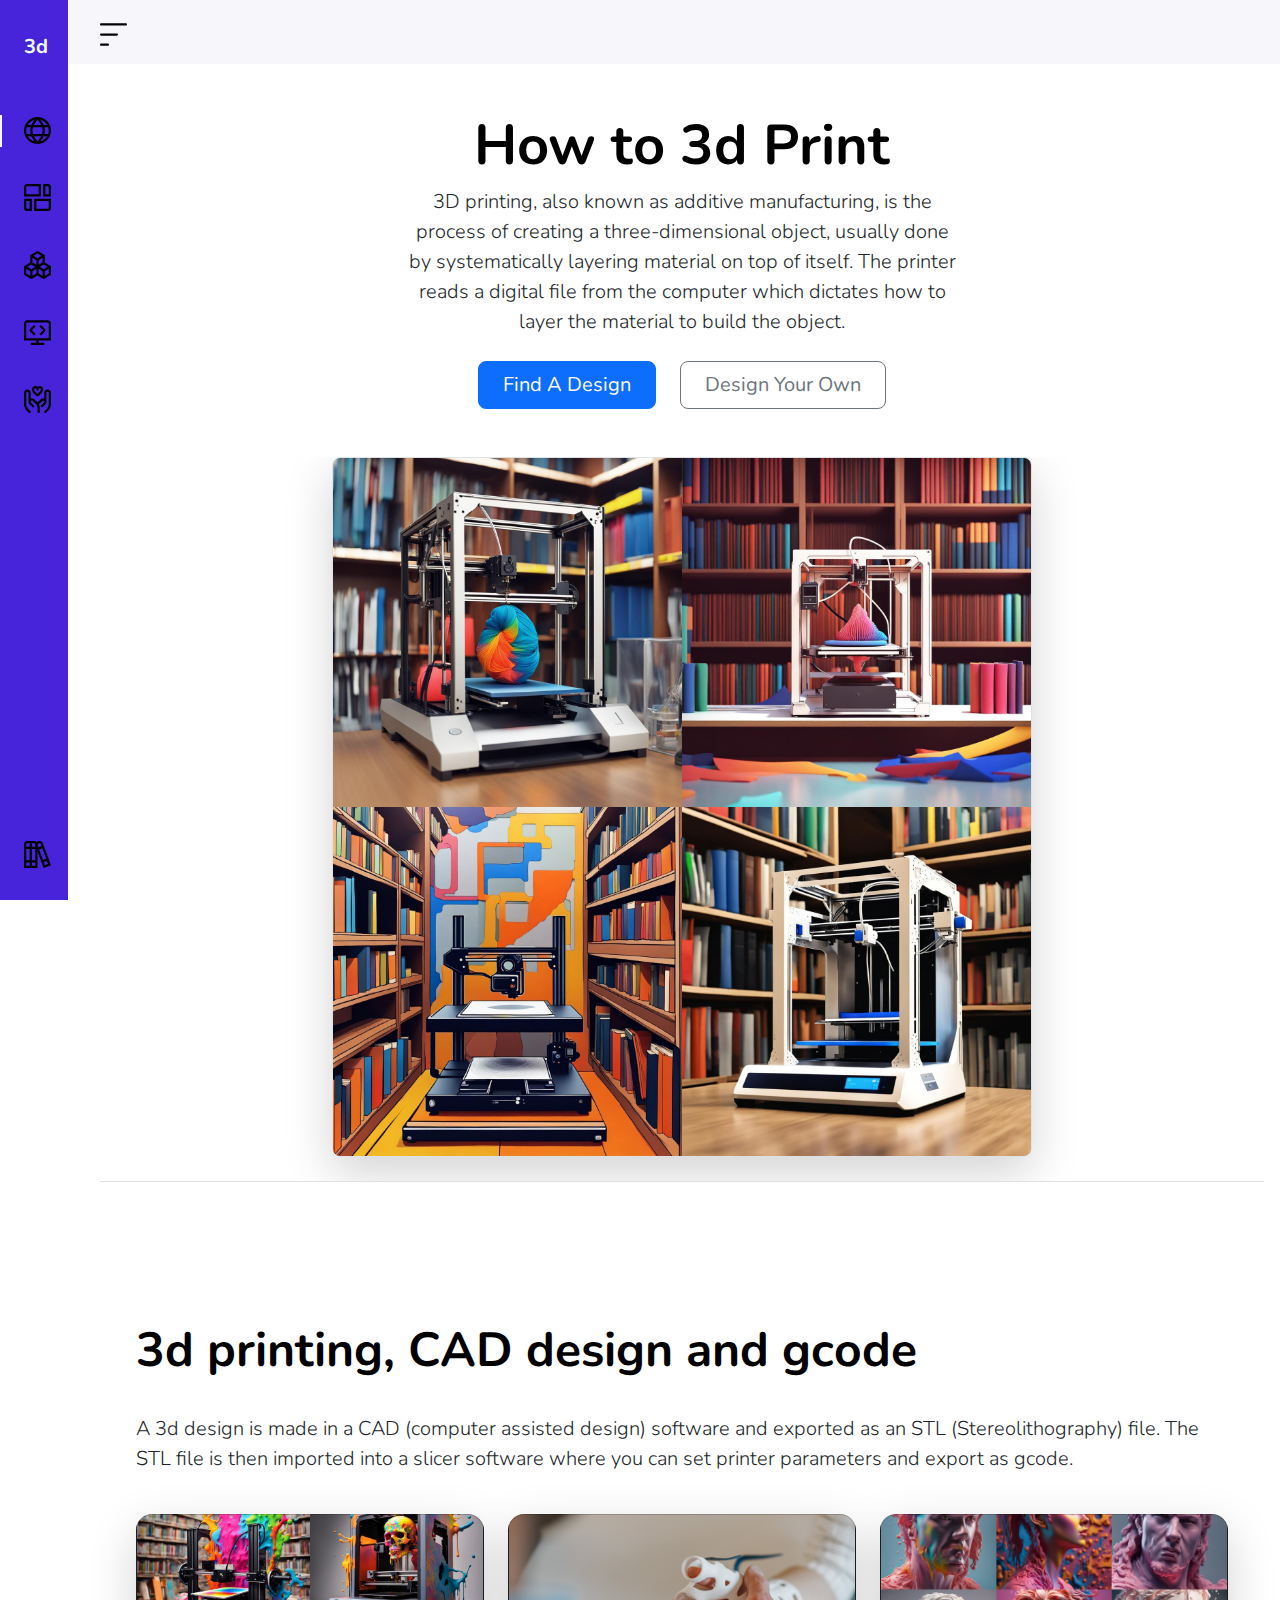
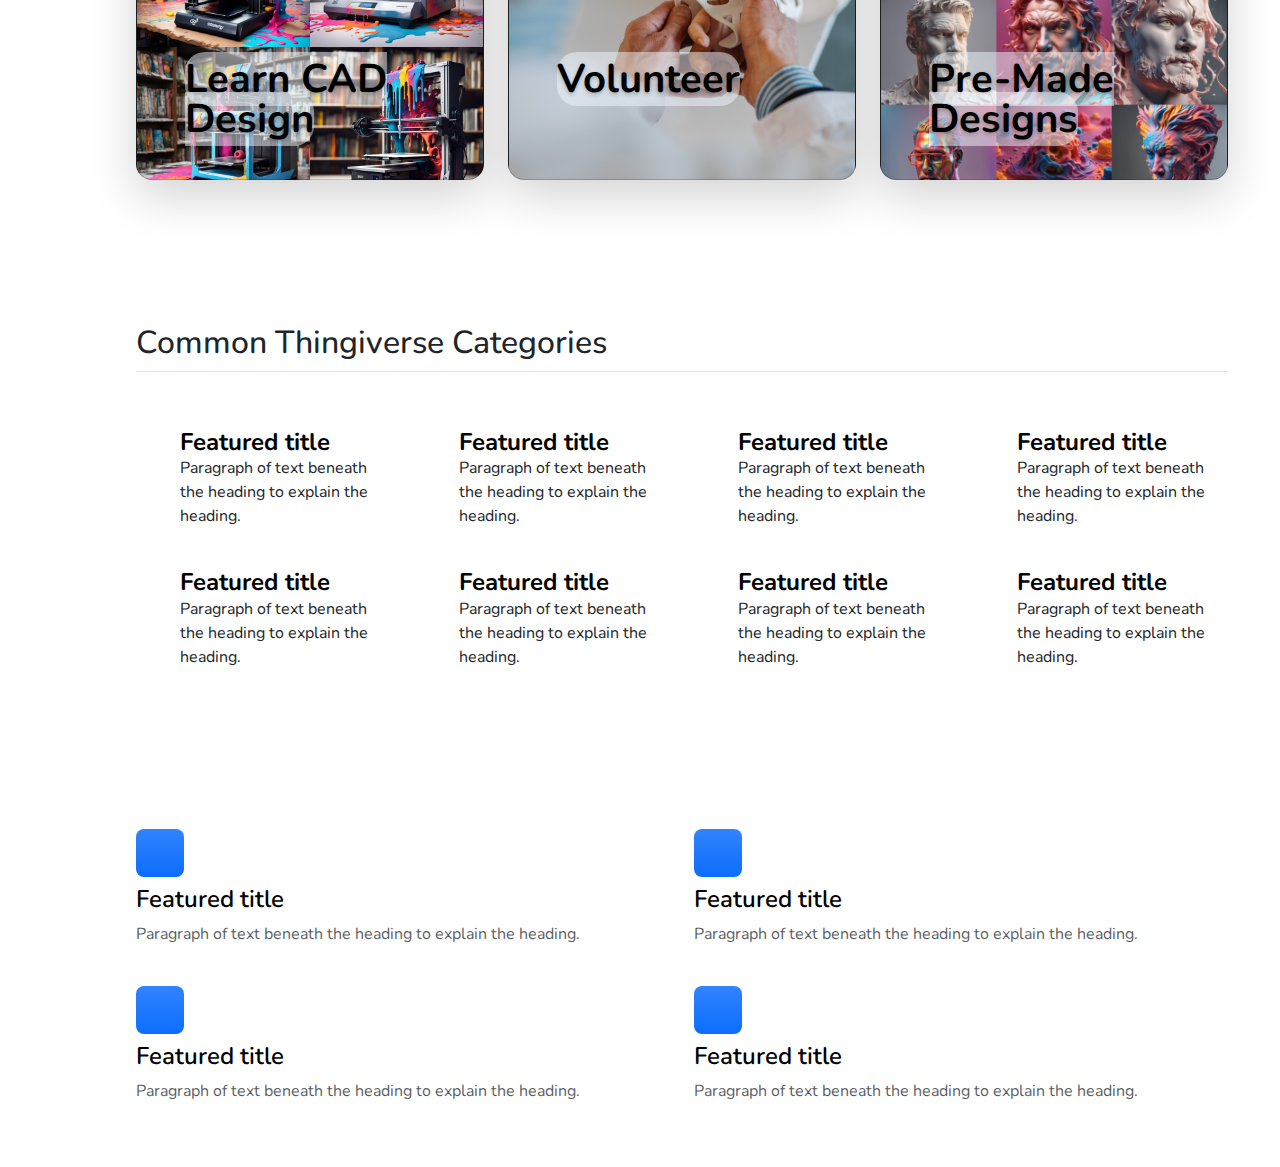
==== index.html @ 1fdcd17d "first commit" ====
<!DOCTYPE html>
<html lang="en">
<head>
  <meta charset="UTF-8">
  <meta name="viewport" content="width=device-width, initial-scale=1.0">
  <title>Document</title>
  <!-- <link rel="stylesheet" href="./assets/css/reset.css"> -->
  <link rel="stylesheet" href="./assets/css/typeset.css">
  <link rel="stylesheet" href="./assets/bootstrap-5.3.2-dist/css/bootstrap.min.css">
  <link rel="stylesheet" href="./assets/css/main.css">
  <link rel="icon" type="image/png" sizes="16x16" href="./assets/img/favicon/favicon-16x16.png">
</head>
<body id="body-pd">
  <header class="header" id="header">
    <div class="header_toggle"><img src="./assets/img/nav-svg/bars-sort.svg" id="header-toggle" alt="list icon" style="width: 1.7rem;" title="Toggle"></div>
  </header>


  <div class="l-navbar" id="nav-bar">
    <nav class="nav">
      <div> 
        <a href="#" class="nav_logo" style="color: aliceblue; font-size: 20px; font-weight: bold; ">3d<span style="padding-left: 10px; font-size: 15px;">Printing<br>& Design</span></a>
        <div class="nav_list"> 
          <a href="#" class="nav_link active" title="Main Page"><img src="./assets/img/nav-svg/globe.svg" alt="list icon" style="width: 1.7rem;"><span class="nav_logo-name">Home</span></a>
          <a href="./assets/pages/CAD-Design.html" class="nav_link" title="CAD Design"><img src="./assets/img/nav-svg/CAD-Design.svg" alt="list icon" style="width: 1.7rem;"><span class="nav_logo-name">CAD Design</span></a>
          <a href="./assets/pages/3d-Printing.html" class="nav_link" title="3D Printing"><img src="./assets/img/nav-svg/cubes.svg" alt="list icon" style="width: 1.7rem;"><span class="nav_logo-name">3D Printing</span></a>
          <a href="./assets/pages/CAD-to-gcode.html" class="nav_link" title="CAD to Gcode Conversion"><img src="./assets/img/nav-svg/display-code.svg" alt="list icon" style="width: 1.7rem;"><span class="nav_logo-name">CAD to Gcode</span></a>
          <a href="./assets/pages/Volunteer.html" class="nav_link" title="Volunteering"><img src="./assets/img/nav-svg/hands-heart.svg" alt="list icon" style="width: 1.7rem;"><span class="nav_logo-name">Volunteering</span></a>
        </div>
      </div> 
      <a href="https://discovery.fclspa.org/" class="nav_link" title="Coyle Free Library"><img src="./assets/img/nav-svg/books.svg" alt="list icon" style="width: 1.7rem;"><span class="nav_logo-name">Coyle Free Library</span></a>
    </nav>
  </div>


  <div class="px-4 pt-5 my-5 text-center border-bottom">
    <h1 class="display-4 fw-bold text-body-emphasis">How to 3d Print</h1>
    <div class="col-lg-6 mx-auto">
      <p class="lead mb-4">3D printing, also known as additive manufacturing, is the process of creating a three-dimensional object, usually done by systematically layering material on top of itself. The printer reads a digital file from the computer which dictates how to layer the material to build the object.</p>
      <div class="d-grid gap-2 d-sm-flex justify-content-sm-center mb-5">
        <button type="button" class="btn btn-primary btn-lg px-4 me-sm-3">Find A Design</button>
        <button type="button" class="btn btn-outline-secondary btn-lg px-4">Design Your Own</button>
      </div>
    </div>
    <div class="overflow-hidden" style="max-height: 800px;">
      <div class="container px-5">
        <img src="./assets/img/AIu6ytvAJo54OdG1zyGG--grid.jpg" class="img-fluid border rounded-3 shadow-lg mb-4" alt="Example image" width="700" height="500" loading="lazy">
      </div>
    </div>
  </div>


  <div class="container px-4 py-5" id="custom-cards">
    <div class="row g-4 py-5">
      <h1 class="display-5 fw-bold text-body-emphasis lh-1 mb-3">3d printing, CAD design and gcode</h1>
      <p class="lead">A 3d design is made in a CAD (computer assisted design) software and exported as an STL (Stereolithography) file. The STL file is then imported into a slicer software where you can set printer parameters and export as gcode.</p>
      <div class="col">
        <div class="card card-cover h-100 overflow-hidden text-bg-dark rounded-4 shadow-lg" style="background-image: url('./assets/img/eqKaVb5Q2bWASVsXhz8B--grid.jpg');">
          <div class="d-flex flex-column h-100 p-5 pb-3 text-black text-shadow-1">
            <h3 class="pt-5 mt-5 mb-4 display-6 lh-1 fw-bold"><span style="background-color: rgba(240, 248, 255, 0.5); border-radius: 20px;">Learn CAD Design</span></h3>
          </div>
        </div>
      </div>

      <div class="col">
        <div class="card card-cover h-100 overflow-hidden text-bg-dark rounded-4 shadow-lg" style="background-image: url('./assets/img/tom-claes-qCM9SDZqEHs-unsplash.jpg');">
          <div class="d-flex flex-column h-100 p-5 pb-3 text-black text-shadow-1">
            <h3 class="pt-5 mt-5 mb-4 display-6 lh-1 fw-bold"><span style="background-color: rgba(240, 248, 255, 0.5); border-radius: 20px;">Volunteer</span></h3>
          </div>
        </div>
      </div>

      <div class="col">
        <div class="card card-cover h-100 overflow-hidden text-bg-dark rounded-4 shadow-lg" style="background-image: url('./assets/img/NMvdSkKU8u0EmqCGjiTf--grid.jpg');">
          <div class="d-flex flex-column h-100 p-5 pb-3 text-black text-shadow-1">
            <h3 class="pt-5 mt-5 mb-4 display-6 lh-1 fw-bold"><span style="background-color: rgba(240, 248, 255, 0.5); border-radius: 20px;">Pre-Made Designs</span></h3>
          </div>
        </div>
      </div>
    </div>
  </div>



  <div class="container px-4 py-5" id="icon-grid">
    <h2 class="pb-2 border-bottom">Common Thingiverse Categories</h2>
    <div class="row row-cols-1 row-cols-sm-2 row-cols-md-3 row-cols-lg-4 g-4 py-5">
      <div class="col d-flex align-items-start">
        <svg class="bi text-body-secondary flex-shrink-0 me-3" width="1.75em" height="1.75em"><use xlink:href="#bootstrap"/></svg>
        <div>
          <h3 class="fw-bold mb-0 fs-4 text-body-emphasis">Featured title</h3>
          <p>Paragraph of text beneath the heading to explain the heading.</p>
        </div>
      </div>
      <div class="col d-flex align-items-start">
        <svg class="bi text-body-secondary flex-shrink-0 me-3" width="1.75em" height="1.75em"><use xlink:href="#cpu-fill"/></svg>
        <div>
          <h3 class="fw-bold mb-0 fs-4 text-body-emphasis">Featured title</h3>
          <p>Paragraph of text beneath the heading to explain the heading.</p>
        </div>
      </div>
      <div class="col d-flex align-items-start">
        <svg class="bi text-body-secondary flex-shrink-0 me-3" width="1.75em" height="1.75em"><use xlink:href="#calendar3"/></svg>
        <div>
          <h3 class="fw-bold mb-0 fs-4 text-body-emphasis">Featured title</h3>
          <p>Paragraph of text beneath the heading to explain the heading.</p>
        </div>
      </div>
      <div class="col d-flex align-items-start">
        <svg class="bi text-body-secondary flex-shrink-0 me-3" width="1.75em" height="1.75em"><use xlink:href="#home"/></svg>
        <div>
          <h3 class="fw-bold mb-0 fs-4 text-body-emphasis">Featured title</h3>
          <p>Paragraph of text beneath the heading to explain the heading.</p>
        </div>
      </div>
      <div class="col d-flex align-items-start">
        <svg class="bi text-body-secondary flex-shrink-0 me-3" width="1.75em" height="1.75em"><use xlink:href="#speedometer2"/></svg>
        <div>
          <h3 class="fw-bold mb-0 fs-4 text-body-emphasis">Featured title</h3>
          <p>Paragraph of text beneath the heading to explain the heading.</p>
        </div>
      </div>
      <div class="col d-flex align-items-start">
        <svg class="bi text-body-secondary flex-shrink-0 me-3" width="1.75em" height="1.75em"><use xlink:href="#toggles2"/></svg>
        <div>
          <h3 class="fw-bold mb-0 fs-4 text-body-emphasis">Featured title</h3>
          <p>Paragraph of text beneath the heading to explain the heading.</p>
        </div>
      </div>
      <div class="col d-flex align-items-start">
        <svg class="bi text-body-secondary flex-shrink-0 me-3" width="1.75em" height="1.75em"><use xlink:href="#geo-fill"/></svg>
        <div>
          <h3 class="fw-bold mb-0 fs-4 text-body-emphasis">Featured title</h3>
          <p>Paragraph of text beneath the heading to explain the heading.</p>
        </div>
      </div>
      <div class="col d-flex align-items-start">
        <svg class="bi text-body-secondary flex-shrink-0 me-3" width="1.75em" height="1.75em"><use xlink:href="#tools"/></svg>
        <div>
          <h3 class="fw-bold mb-0 fs-4 text-body-emphasis">Featured title</h3>
          <p>Paragraph of text beneath the heading to explain the heading.</p>
        </div>
      </div>
    </div>
  </div>



  <div class="container px-4 py-5">
    <div class="row row-cols-1 row-cols-sm-2 g-4">
      <div class="col d-flex flex-column gap-2">
        <div class="feature-icon-small d-inline-flex align-items-center justify-content-center text-bg-primary bg-gradient fs-4 rounded-3">
          <svg class="bi" width="1em" height="1em">
            <use xlink:href="#collection" />
          </svg>
        </div>
        <h4 class="fw-semibold mb-0 text-body-emphasis">Featured title</h4>
        <p class="text-body-secondary">Paragraph of text beneath the heading to explain the heading.</p>
      </div>

      <div class="col d-flex flex-column gap-2">
        <div class="feature-icon-small d-inline-flex align-items-center justify-content-center text-bg-primary bg-gradient fs-4 rounded-3">
          <svg class="bi" width="1em" height="1em">
            <use xlink:href="#gear-fill" />
          </svg>
        </div>
        <h4 class="fw-semibold mb-0 text-body-emphasis">Featured title</h4>
        <p class="text-body-secondary">Paragraph of text beneath the heading to explain the heading.</p>
      </div>

      <div class="col d-flex flex-column gap-2">
        <div class="feature-icon-small d-inline-flex align-items-center justify-content-center text-bg-primary bg-gradient fs-4 rounded-3">
          <svg class="bi" width="1em" height="1em">
            <use xlink:href="#speedometer" />
          </svg>
        </div>
        <h4 class="fw-semibold mb-0 text-body-emphasis">Featured title</h4>
        <p class="text-body-secondary">Paragraph of text beneath the heading to explain the heading.</p>
      </div>

      <div class="col d-flex flex-column gap-2">
        <div class="feature-icon-small d-inline-flex align-items-center justify-content-center text-bg-primary bg-gradient fs-4 rounded-3">
          <svg class="bi" width="1em" height="1em">
            <use xlink:href="#table" />
          </svg>
        </div>
        <h4 class="fw-semibold mb-0 text-body-emphasis">Featured title</h4>
        <p class="text-body-secondary">Paragraph of text beneath the heading to explain the heading.</p>
      </div>
    </div>
  </div>




  <script src="https://cdnjs.cloudflare.com/ajax/libs/jquery/3.7.1/jquery.min.js"></script>
  <script src="https://cdnjs.cloudflare.com/ajax/libs/popper.js/2.9.2/umd/popper.min.js"></script>
  <script src="./assets/bootstrap-5.3.2-dist/js/bootstrap.min.js"></script>
  <script src="./assets/js/main.js"></script>
</body>
</html>
---- assets/css/typeset.css ----
@font-face {
    font-family: 'Lato Black Italic';
    src: url('../fonts/Lato-BlackItalic.woff2') format('woff2'),
        url('../fonts/Lato-BlackItalic.woff') format('woff'),
        url('../fonts/Lato-BlackItalic.ttf') format('truetype');
    font-weight: 900;
    font-style: italic;
    font-display: swap;
}

@font-face {
    font-family: 'Lato Bold';
    src: url('../fonts/Lato-Bold.woff2') format('woff2'),
        url('../fonts/Lato-Bold.woff') format('woff'),
        url('../fonts/Lato-Bold.ttf') format('truetype');
    font-weight: bold;
    font-style: normal;
    font-display: swap;
}

@font-face {
    font-family: 'Lato Black';
    src: url('../fonts/Lato-Black.woff2') format('woff2'),
        url('../fonts/Lato-Black.woff') format('woff'),
        url('../fonts/Lato-Black.ttf') format('truetype');
    font-weight: 900;
    font-style: normal;
    font-display: swap;
}

@font-face {
    font-family: 'Lato Italic';
    src: url('../fonts/Lato-Italic.woff2') format('woff2'),
        url('../fonts/Lato-Italic.woff') format('woff'),
        url('../fonts/Lato-Italic.ttf') format('truetype');
    font-weight: normal;
    font-style: italic;
    font-display: swap;
}

@font-face {
    font-family: 'Lato Bold Italic';
    src: url('../fonts/Lato-BoldItalic.woff2') format('woff2'),
        url('../fonts/Lato-BoldItalic.woff') format('woff'),
        url('../fonts/Lato-BoldItalic.ttf') format('truetype');
    font-weight: bold;
    font-style: italic;
    font-display: swap;
}

@font-face {
    font-family: 'Lato Light Italic';
    src: url('../fonts/Lato-LightItalic.woff2') format('woff2'),
        url('../fonts/Lato-LightItalic.woff') format('woff'),
        url('../fonts/Lato-LightItalic.ttf') format('truetype');
    font-weight: 300;
    font-style: italic;
    font-display: swap;
}

@font-face {
    font-family: 'Lato';
    src: url('../fonts/Lato-Regular.woff2') format('woff2'),
        url('../fonts/Lato-Regular.woff') format('woff'),
        url('../fonts/Lato-Regular.ttf') format('truetype');
    font-weight: normal;
    font-style: normal;
    font-display: swap;
}

@font-face {
    font-family: 'Lato Hairline Italic';
    src: url('../fonts/Lato-HairlineItalic.woff2') format('woff2'),
        url('../fonts/Lato-HairlineItalic.woff') format('woff'),
        url('../fonts/Lato-HairlineItalic.ttf') format('truetype');
    font-weight: 300;
    font-style: italic;
    font-display: swap;
}

@font-face {
    font-family: 'Lato Light';
    src: url('../fonts/Lato-Light.woff2') format('woff2'),
        url('../fonts/Lato-Light.woff') format('woff'),
        url('../fonts/Lato-Light.ttf') format('truetype');
    font-weight: 300;
    font-style: normal;
    font-display: swap;
}

@font-face {
    font-family: 'Lato Hairline';
    src: url('../fonts/Lato-Hairline.woff2') format('woff2'),
        url('../fonts/Lato-Hairline.woff') format('woff'),
        url('../fonts/Lato-Hairline.ttf') format('truetype');
    font-weight: 300;
    font-style: normal;
    font-display: swap;
}
---- assets/css/main.css ----
/* Nav Sidebar */
@import url("https://fonts.googleapis.com/css2?family=Nunito:wght@400;600;700&display=swap");:root {--header-height: 3rem;--nav-width: 68px;--first-color: #4723D9;--first-color-light: #AFA5D9;--white-color: #F7F6FB;--body-font: 'Nunito', sans-serif;--normal-font-size: 1rem;--z-fixed: 100}*,::before,::after{box-sizing: border-box}body{position: relative;margin: var(--header-height) 0 0 0;padding: 0 1rem;font-family: var(--body-font);font-size: var(--normal-font-size);transition: .5s}a{text-decoration: none}.header{width: 100%;height: var(--header-height);position: fixed;top: 0;left: 0;display: flex;align-items: center;justify-content: space-between;padding: 0 1rem;background-color: var(--white-color);z-index: var(--z-fixed);transition: .5s}.header_toggle{color: var(--first-color);font-size: 1.5rem;cursor: pointer}.header_img{width: 35px;height: 35px;display: flex;justify-content: center;border-radius: 50%;overflow: hidden}.header_img img{width: 40px}.l-navbar{position: fixed;top: 0;left: -30%;width: var(--nav-width);height: 100vh;background-color: var(--first-color);padding: .5rem 1rem 0 0;transition: .5s;z-index: var(--z-fixed)}.nav{height: 100%;display: flex;flex-direction: column;justify-content: space-between;overflow: hidden}.nav_logo, .nav_link{display: grid;grid-template-columns: max-content max-content;align-items: center;column-gap: 1rem;padding: .5rem 0 .5rem 1.5rem}.nav_logo{margin-bottom: 2rem}.nav_logo-icon{font-size: 1.25rem;color: var(--white-color)}.nav_logo-name{color: var(--white-color);font-weight: 700}.nav_link{position: relative;color: var(--first-color-light);margin-bottom: 1.5rem;transition: .3s}.nav_link:hover{color: var(--white-color)}.nav_icon{font-size: 1.25rem}.show{left: 0}.body-pd{padding-left: calc(var(--nav-width) + 1rem)}.active{color: var(--white-color)}.active::before{content: '';position: absolute;left: 0;width: 2px;height: 32px;background-color: var(--white-color)}.height-100{height:100vh}@media screen and (min-width: 768px){body{margin: calc(var(--header-height) + 1rem) 0 0 0;padding-left: calc(var(--nav-width) + 2rem)}.header{height: calc(var(--header-height) + 1rem);padding: 0 2rem 0 calc(var(--nav-width) + 2rem)}.header_img{width: 40px;height: 40px}.header_img img{width: 45px}.l-navbar{left: 0;padding: 1rem 1rem 0 0}.show{width: calc(var(--nav-width) + 156px)}.body-pd{padding-left: calc(var(--nav-width) + 188px)}}

.feature-icon {
  width: 4rem;
  height: 4rem;
  border-radius: .75rem;
}

.icon-square {
  width: 3rem;
  height: 3rem;
  border-radius: .75rem;
}

.text-shadow-1 { text-shadow: 0 .125rem .25rem rgba(0, 0, 0, .25); }
.text-shadow-2 { text-shadow: 0 .25rem .5rem rgba(0, 0, 0, .25); }
.text-shadow-3 { text-shadow: 0 .5rem 1.5rem rgba(0, 0, 0, .25); }

.card-cover {
  background-repeat: no-repeat;
  background-position: center center;
  background-size: cover;
}

.feature-icon-small {
  width: 3rem;
  height: 3rem;
}
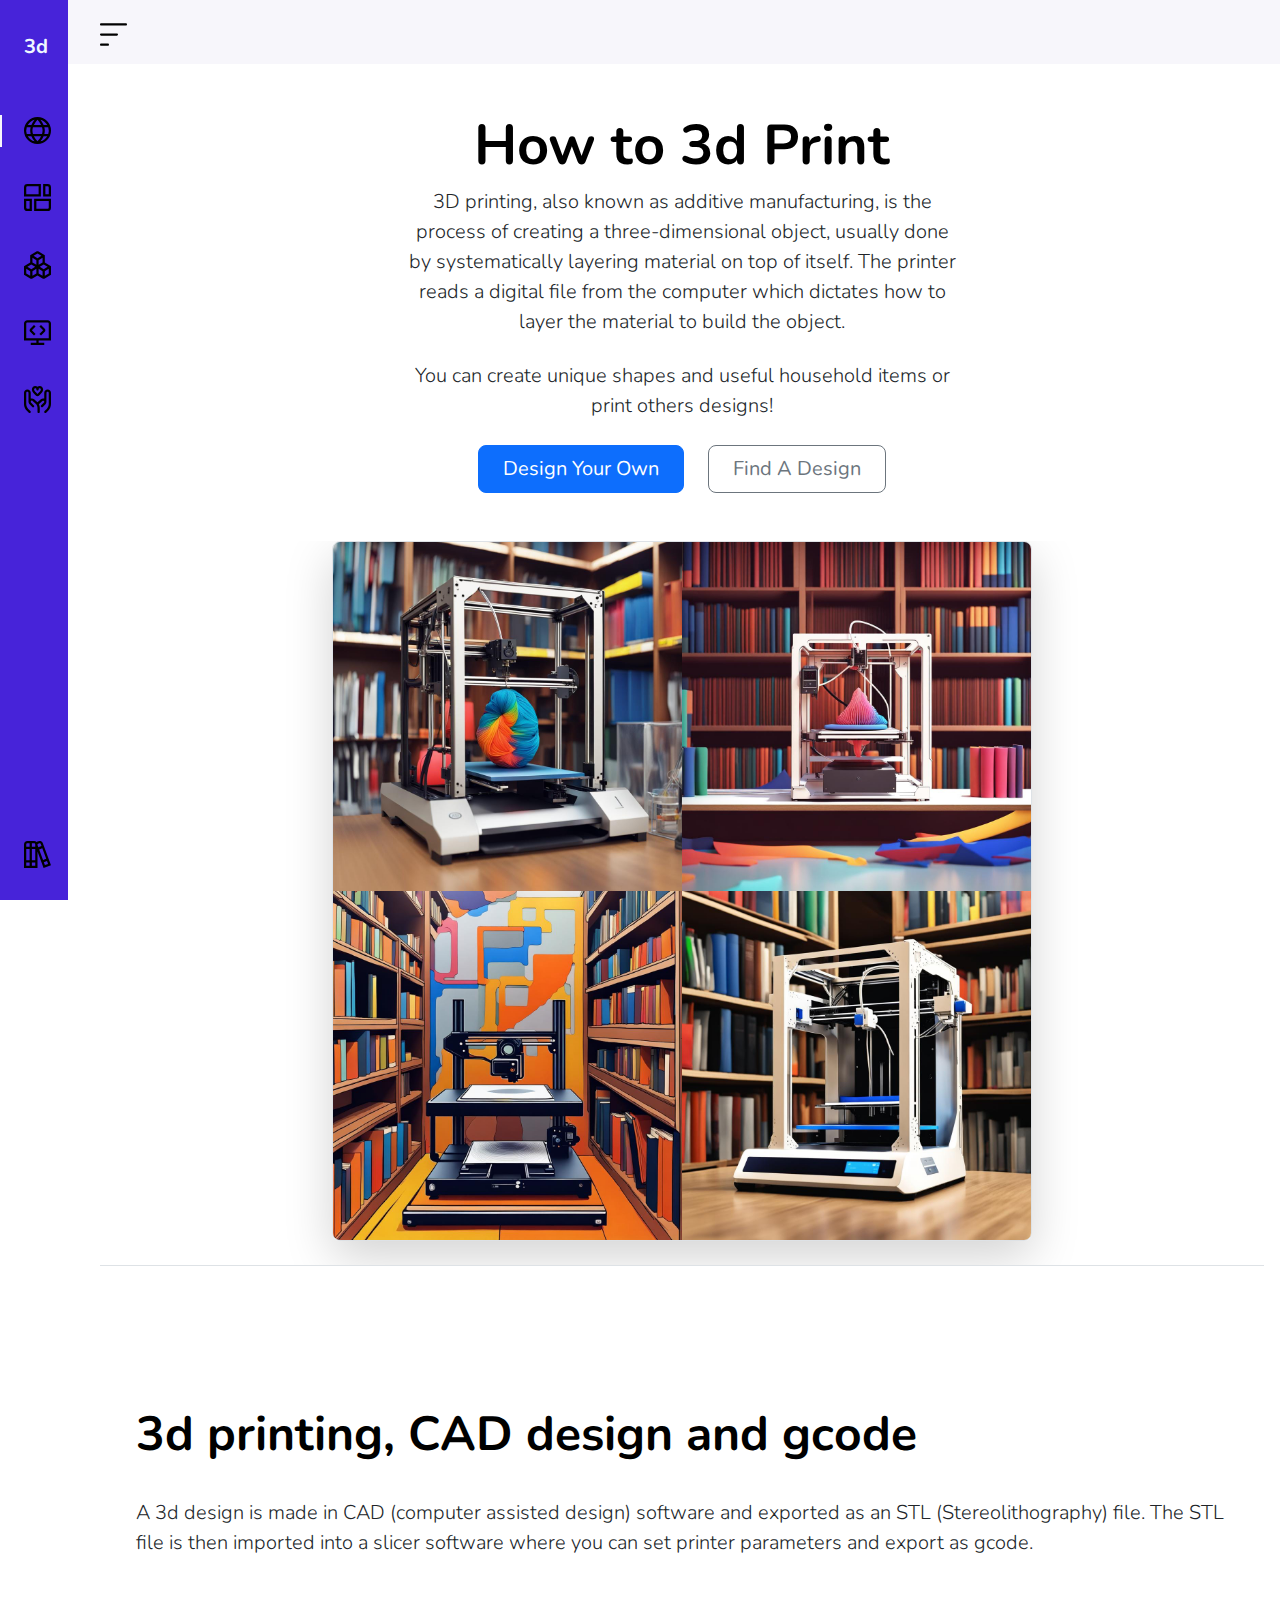
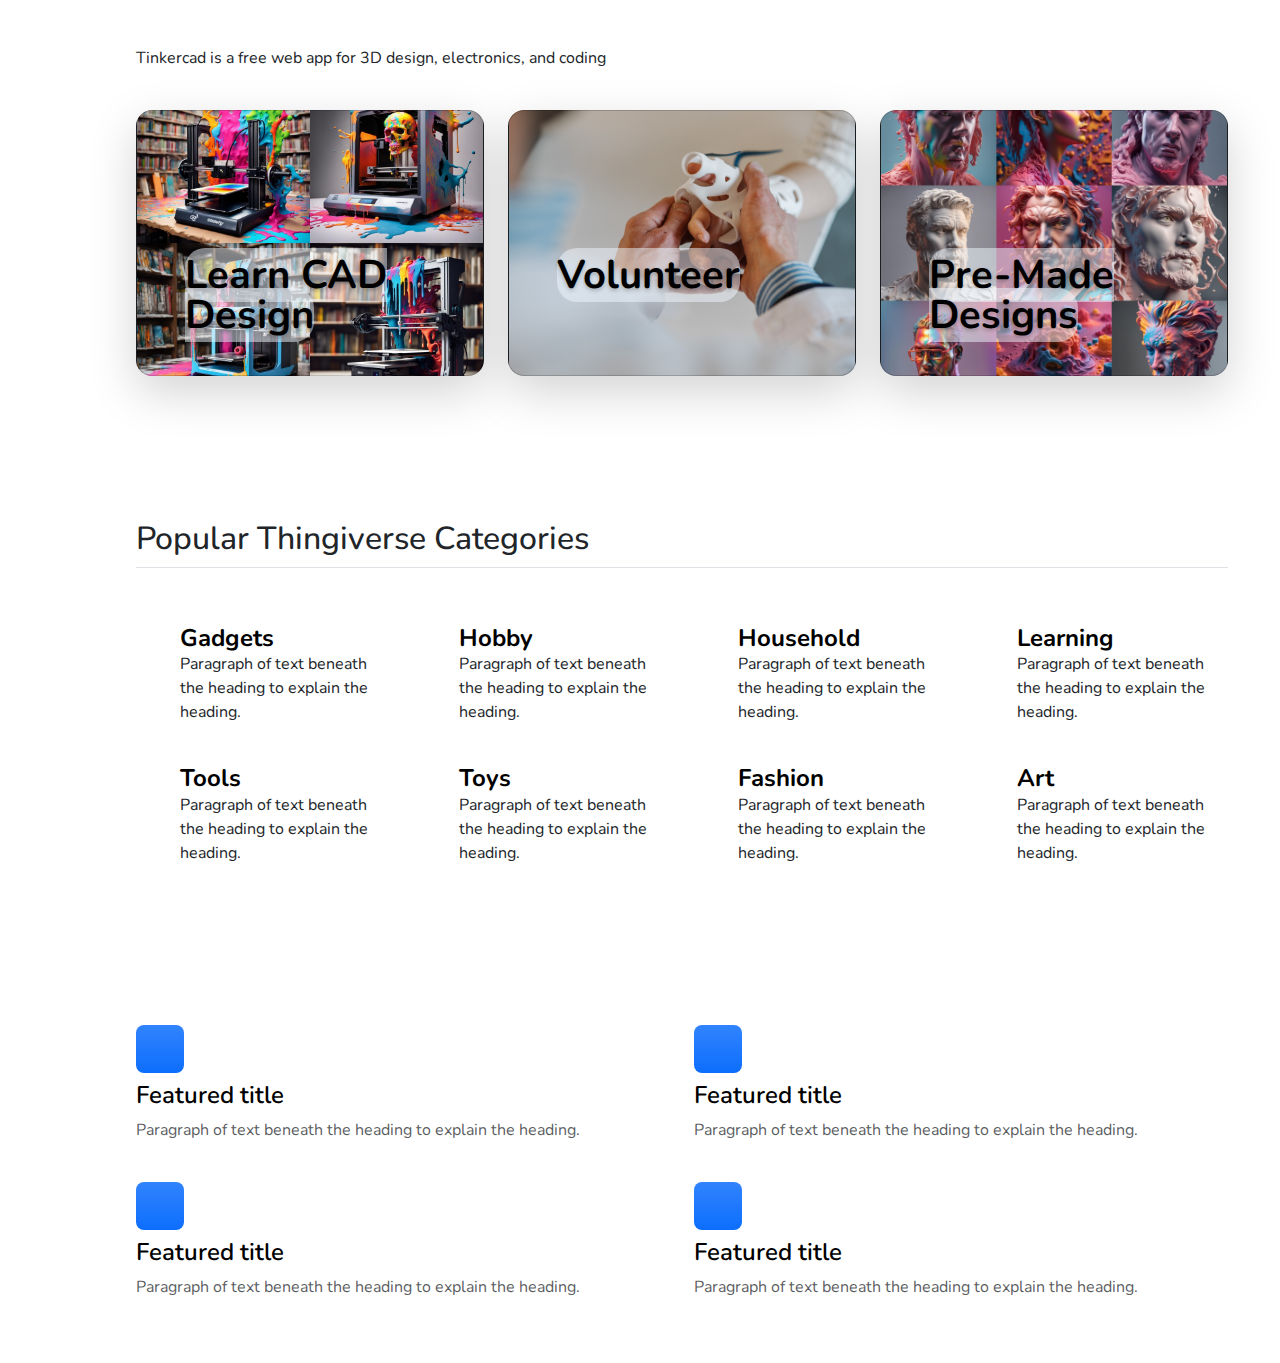
==== commit a51f9c38: "image update" ====
--- a/index.html
+++ b/index.html
@@ -3,7 +3,7 @@
 <head>
   <meta charset="UTF-8">
   <meta name="viewport" content="width=device-width, initial-scale=1.0">
-  <title>Document</title>
+  <title>Coyle 3d Printing</title>
   <!-- <link rel="stylesheet" href="./assets/css/reset.css"> -->
   <link rel="stylesheet" href="./assets/css/typeset.css">
   <link rel="stylesheet" href="./assets/bootstrap-5.3.2-dist/css/bootstrap.min.css">
@@ -37,9 +37,10 @@
     <h1 class="display-4 fw-bold text-body-emphasis">How to 3d Print</h1>
     <div class="col-lg-6 mx-auto">
       <p class="lead mb-4">3D printing, also known as additive manufacturing, is the process of creating a three-dimensional object, usually done by systematically layering material on top of itself. The printer reads a digital file from the computer which dictates how to layer the material to build the object.</p>
+      <p class="lead mb-4">You can create unique shapes and useful household items or print others designs!</p>
       <div class="d-grid gap-2 d-sm-flex justify-content-sm-center mb-5">
-        <button type="button" class="btn btn-primary btn-lg px-4 me-sm-3">Find A Design</button>
-        <button type="button" class="btn btn-outline-secondary btn-lg px-4">Design Your Own</button>
+        <button type="button" class="btn btn-primary btn-lg px-4 me-sm-3">Design Your Own</button>
+        <button type="button" class="btn btn-outline-secondary btn-lg px-4">Find A Design</button>
       </div>
     </div>
     <div class="overflow-hidden" style="max-height: 800px;">
@@ -53,7 +54,11 @@
   <div class="container px-4 py-5" id="custom-cards">
     <div class="row g-4 py-5">
       <h1 class="display-5 fw-bold text-body-emphasis lh-1 mb-3">3d printing, CAD design and gcode</h1>
-      <p class="lead">A 3d design is made in a CAD (computer assisted design) software and exported as an STL (Stereolithography) file. The STL file is then imported into a slicer software where you can set printer parameters and export as gcode.</p>
+      <p class="lead">A 3d design is made in CAD (computer assisted design) software and exported as an STL (Stereolithography) file. The STL file is then imported into a slicer software where you can set printer parameters and export as gcode.</p>
+      <div>
+        <img src="./assets/img/" alt=""><img src="" alt=""><img src="" alt="">
+      </div>
+      <p>Tinkercad is a free web app for 3D design, electronics, and coding</p>
       <div class="col">
         <div class="card card-cover h-100 overflow-hidden text-bg-dark rounded-4 shadow-lg" style="background-image: url('./assets/img/eqKaVb5Q2bWASVsXhz8B--grid.jpg');">
           <div class="d-flex flex-column h-100 p-5 pb-3 text-black text-shadow-1">
@@ -83,61 +88,61 @@
 
 
   <div class="container px-4 py-5" id="icon-grid">
-    <h2 class="pb-2 border-bottom">Common Thingiverse Categories</h2>
+    <h2 class="pb-2 border-bottom">Popular Thingiverse Categories</h2>
     <div class="row row-cols-1 row-cols-sm-2 row-cols-md-3 row-cols-lg-4 g-4 py-5">
       <div class="col d-flex align-items-start">
         <svg class="bi text-body-secondary flex-shrink-0 me-3" width="1.75em" height="1.75em"><use xlink:href="#bootstrap"/></svg>
         <div>
-          <h3 class="fw-bold mb-0 fs-4 text-body-emphasis">Featured title</h3>
+          <h3 class="fw-bold mb-0 fs-4 text-body-emphasis">Gadgets</h3>
           <p>Paragraph of text beneath the heading to explain the heading.</p>
         </div>
       </div>
       <div class="col d-flex align-items-start">
         <svg class="bi text-body-secondary flex-shrink-0 me-3" width="1.75em" height="1.75em"><use xlink:href="#cpu-fill"/></svg>
         <div>
-          <h3 class="fw-bold mb-0 fs-4 text-body-emphasis">Featured title</h3>
+          <h3 class="fw-bold mb-0 fs-4 text-body-emphasis">Hobby</h3>
           <p>Paragraph of text beneath the heading to explain the heading.</p>
         </div>
       </div>
       <div class="col d-flex align-items-start">
         <svg class="bi text-body-secondary flex-shrink-0 me-3" width="1.75em" height="1.75em"><use xlink:href="#calendar3"/></svg>
         <div>
-          <h3 class="fw-bold mb-0 fs-4 text-body-emphasis">Featured title</h3>
+          <h3 class="fw-bold mb-0 fs-4 text-body-emphasis">Household</h3>
           <p>Paragraph of text beneath the heading to explain the heading.</p>
         </div>
       </div>
       <div class="col d-flex align-items-start">
         <svg class="bi text-body-secondary flex-shrink-0 me-3" width="1.75em" height="1.75em"><use xlink:href="#home"/></svg>
         <div>
-          <h3 class="fw-bold mb-0 fs-4 text-body-emphasis">Featured title</h3>
+          <h3 class="fw-bold mb-0 fs-4 text-body-emphasis">Learning</h3>
           <p>Paragraph of text beneath the heading to explain the heading.</p>
         </div>
       </div>
       <div class="col d-flex align-items-start">
         <svg class="bi text-body-secondary flex-shrink-0 me-3" width="1.75em" height="1.75em"><use xlink:href="#speedometer2"/></svg>
         <div>
-          <h3 class="fw-bold mb-0 fs-4 text-body-emphasis">Featured title</h3>
+          <h3 class="fw-bold mb-0 fs-4 text-body-emphasis">Tools</h3>
           <p>Paragraph of text beneath the heading to explain the heading.</p>
         </div>
       </div>
       <div class="col d-flex align-items-start">
         <svg class="bi text-body-secondary flex-shrink-0 me-3" width="1.75em" height="1.75em"><use xlink:href="#toggles2"/></svg>
         <div>
-          <h3 class="fw-bold mb-0 fs-4 text-body-emphasis">Featured title</h3>
+          <h3 class="fw-bold mb-0 fs-4 text-body-emphasis">Toys</h3>
           <p>Paragraph of text beneath the heading to explain the heading.</p>
         </div>
       </div>
       <div class="col d-flex align-items-start">
         <svg class="bi text-body-secondary flex-shrink-0 me-3" width="1.75em" height="1.75em"><use xlink:href="#geo-fill"/></svg>
         <div>
-          <h3 class="fw-bold mb-0 fs-4 text-body-emphasis">Featured title</h3>
+          <h3 class="fw-bold mb-0 fs-4 text-body-emphasis">Fashion</h3>
           <p>Paragraph of text beneath the heading to explain the heading.</p>
         </div>
       </div>
       <div class="col d-flex align-items-start">
         <svg class="bi text-body-secondary flex-shrink-0 me-3" width="1.75em" height="1.75em"><use xlink:href="#tools"/></svg>
         <div>
-          <h3 class="fw-bold mb-0 fs-4 text-body-emphasis">Featured title</h3>
+          <h3 class="fw-bold mb-0 fs-4 text-body-emphasis">Art</h3>
           <p>Paragraph of text beneath the heading to explain the heading.</p>
         </div>
       </div>
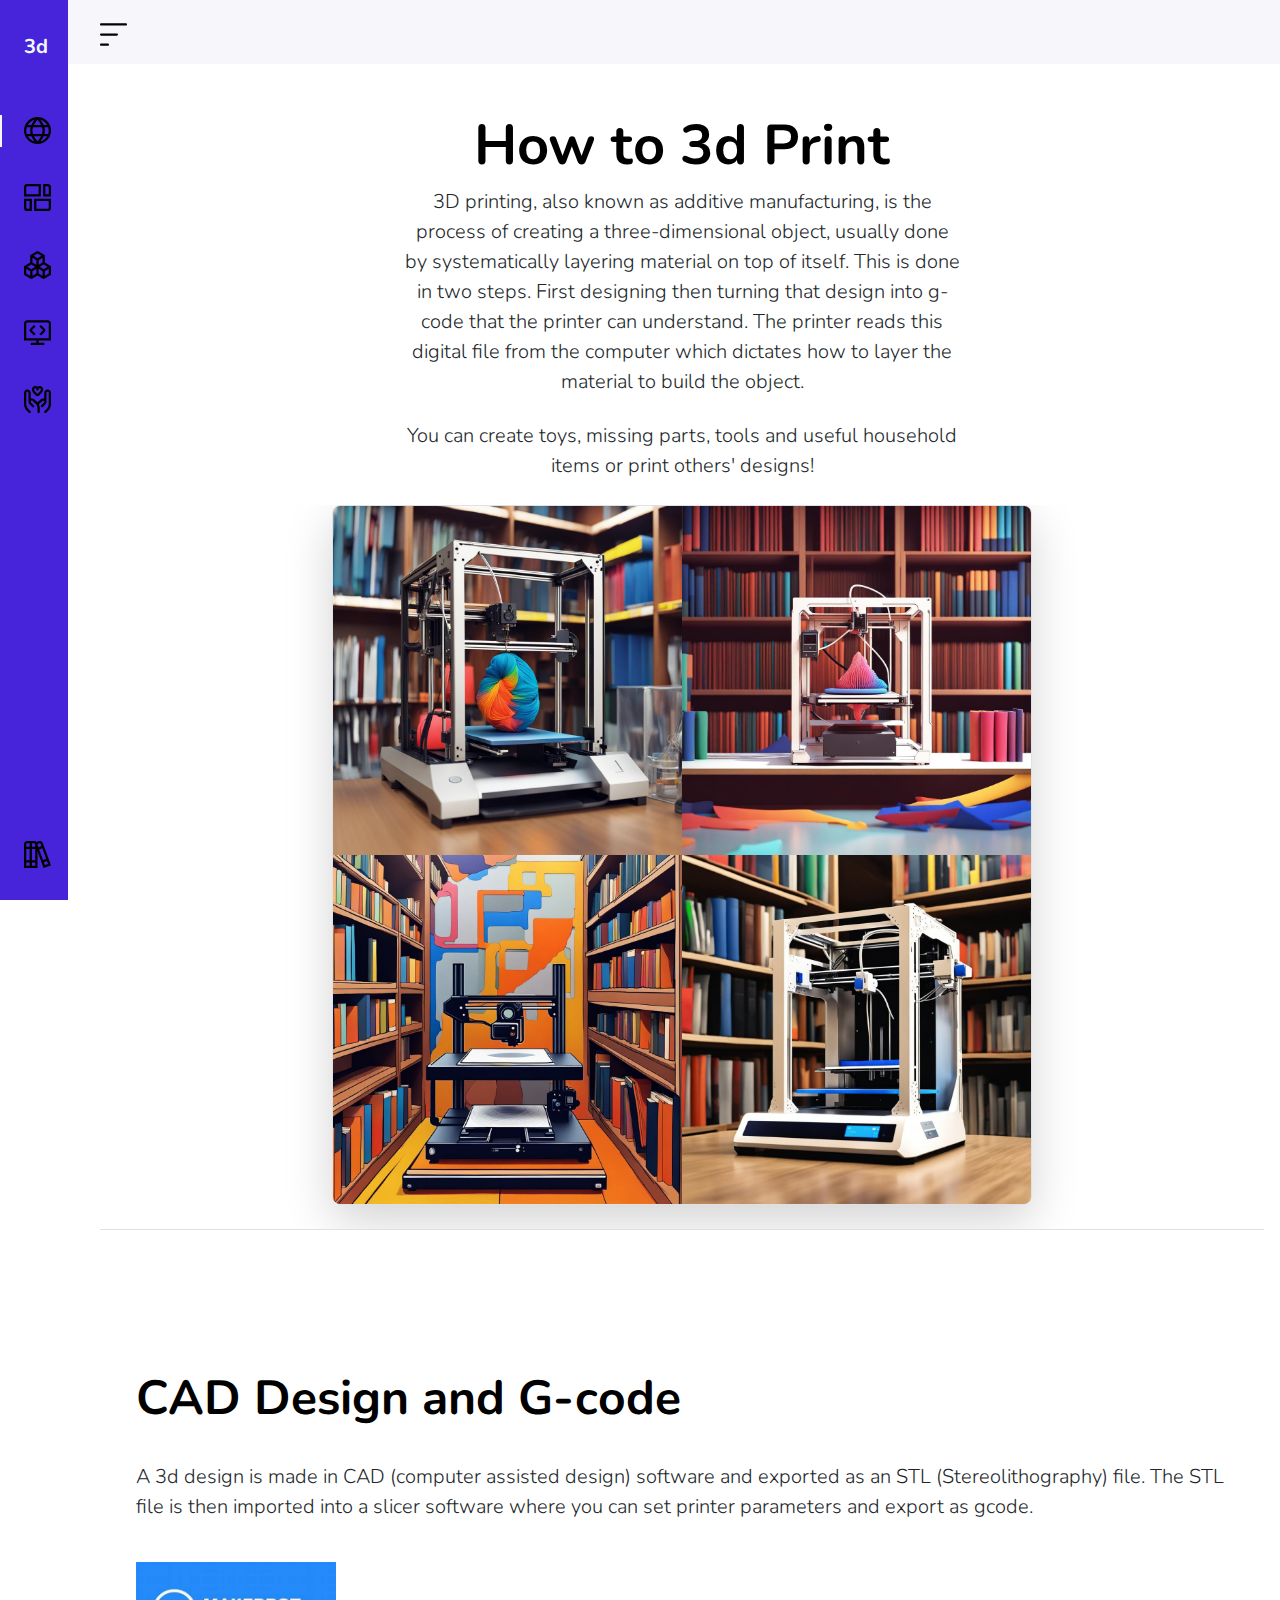
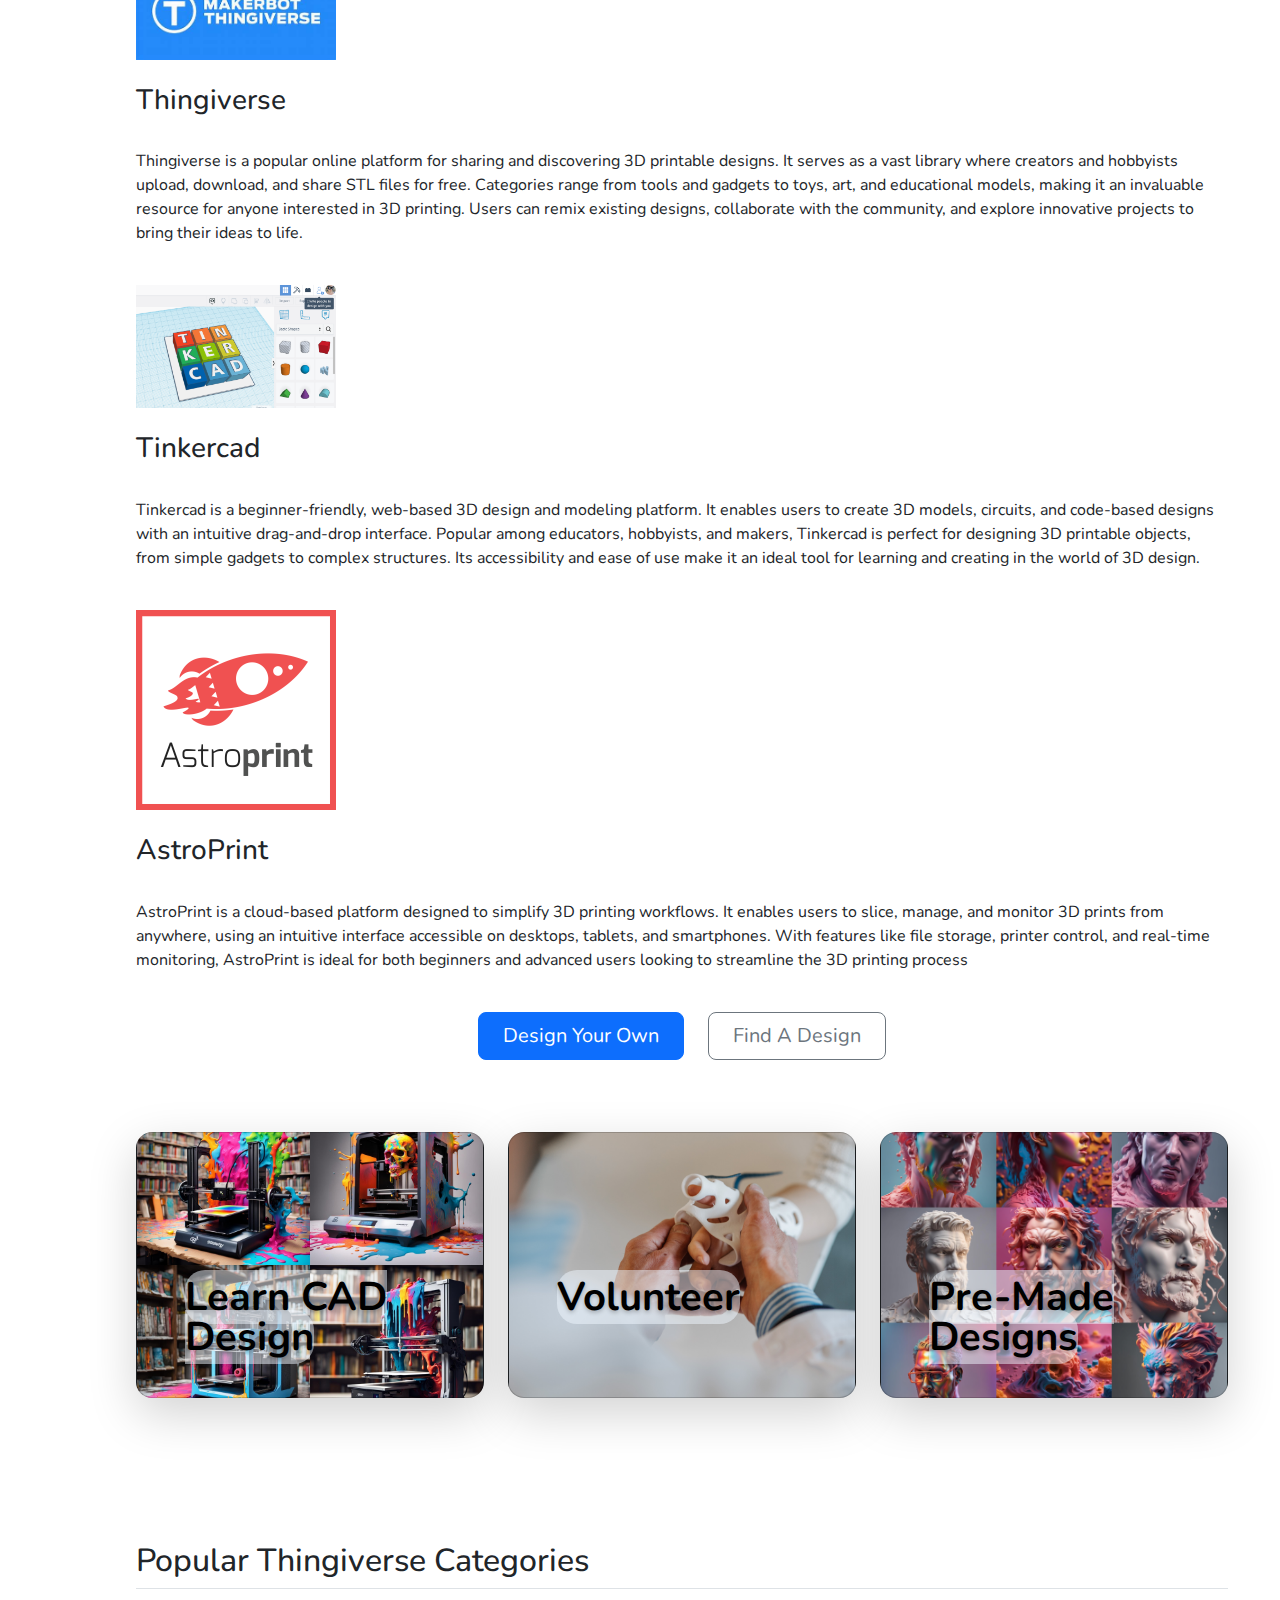
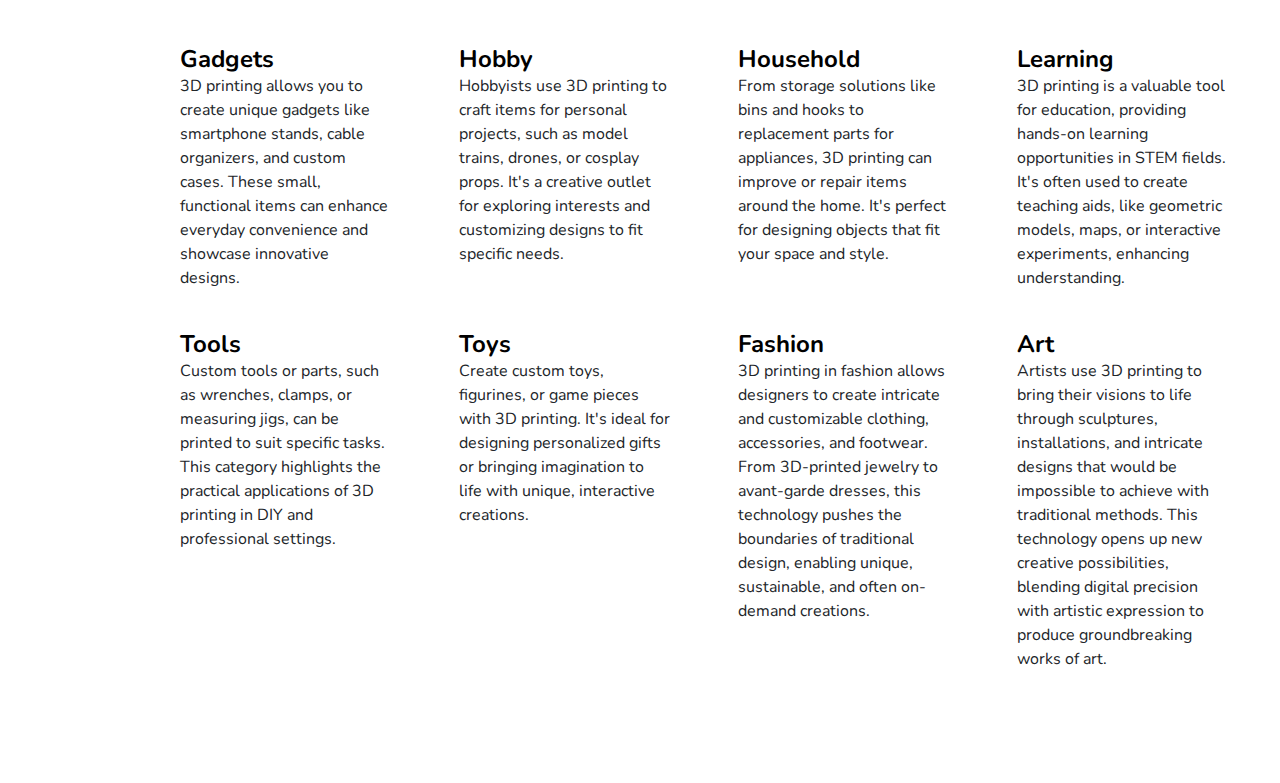
==== commit c4a159b9: "text and image updates" ====
--- a/index.html
+++ b/index.html
@@ -9,13 +9,16 @@
   <link rel="stylesheet" href="./assets/bootstrap-5.3.2-dist/css/bootstrap.min.css">
   <link rel="stylesheet" href="./assets/css/main.css">
   <link rel="icon" type="image/png" sizes="16x16" href="./assets/img/favicon/favicon-16x16.png">
+  <style>
+    .thingiverse-logo, .astroprint-logo, .tinkercad-logo {
+      max-width: 200px;
+    }
+  </style>
 </head>
 <body id="body-pd">
   <header class="header" id="header">
     <div class="header_toggle"><img src="./assets/img/nav-svg/bars-sort.svg" id="header-toggle" alt="list icon" style="width: 1.7rem;" title="Toggle"></div>
   </header>
-
-
   <div class="l-navbar" id="nav-bar">
     <nav class="nav">
       <div> 
@@ -24,24 +27,18 @@
           <a href="#" class="nav_link active" title="Main Page"><img src="./assets/img/nav-svg/globe.svg" alt="list icon" style="width: 1.7rem;"><span class="nav_logo-name">Home</span></a>
           <a href="./assets/pages/CAD-Design.html" class="nav_link" title="CAD Design"><img src="./assets/img/nav-svg/CAD-Design.svg" alt="list icon" style="width: 1.7rem;"><span class="nav_logo-name">CAD Design</span></a>
           <a href="./assets/pages/3d-Printing.html" class="nav_link" title="3D Printing"><img src="./assets/img/nav-svg/cubes.svg" alt="list icon" style="width: 1.7rem;"><span class="nav_logo-name">3D Printing</span></a>
-          <a href="./assets/pages/CAD-to-gcode.html" class="nav_link" title="CAD to Gcode Conversion"><img src="./assets/img/nav-svg/display-code.svg" alt="list icon" style="width: 1.7rem;"><span class="nav_logo-name">CAD to Gcode</span></a>
+          <a href="./assets/pages/CAD-to-gcode.html" class="nav_link" title="CAD to Gcode Conversion"><img src="./assets/img/nav-svg/display-code.svg" alt="list icon" style="width: 1.7rem;"><span class="nav_logo-name">CAD to G-code</span></a>
           <a href="./assets/pages/Volunteer.html" class="nav_link" title="Volunteering"><img src="./assets/img/nav-svg/hands-heart.svg" alt="list icon" style="width: 1.7rem;"><span class="nav_logo-name">Volunteering</span></a>
         </div>
       </div> 
-      <a href="https://discovery.fclspa.org/" class="nav_link" title="Coyle Free Library"><img src="./assets/img/nav-svg/books.svg" alt="list icon" style="width: 1.7rem;"><span class="nav_logo-name">Coyle Free Library</span></a>
+      <a href="https://discovery.fclspa.org/" class="nav_link" title="Coyle Free Library" target="_blank"><img src="./assets/img/nav-svg/books.svg" alt="list icon" style="width: 1.7rem;"><span class="nav_logo-name">Coyle Free Library</span></a>
     </nav>
   </div>
-
-
   <div class="px-4 pt-5 my-5 text-center border-bottom">
     <h1 class="display-4 fw-bold text-body-emphasis">How to 3d Print</h1>
     <div class="col-lg-6 mx-auto">
-      <p class="lead mb-4">3D printing, also known as additive manufacturing, is the process of creating a three-dimensional object, usually done by systematically layering material on top of itself. The printer reads a digital file from the computer which dictates how to layer the material to build the object.</p>
-      <p class="lead mb-4">You can create unique shapes and useful household items or print others designs!</p>
-      <div class="d-grid gap-2 d-sm-flex justify-content-sm-center mb-5">
-        <button type="button" class="btn btn-primary btn-lg px-4 me-sm-3">Design Your Own</button>
-        <button type="button" class="btn btn-outline-secondary btn-lg px-4">Find A Design</button>
-      </div>
+      <p class="lead mb-4">3D printing, also known as additive manufacturing, is the process of creating a three-dimensional object, usually done by systematically layering material on top of itself. This is done in two steps. First designing then turning that design into g-code that the printer can understand. The printer reads this digital file from the computer which dictates how to layer the material to build the object.</p>
+      <p class="lead mb-4">You can create toys, missing parts, tools and useful household items or print others' designs!</p>
     </div>
     <div class="overflow-hidden" style="max-height: 800px;">
       <div class="container px-5">
@@ -49,109 +46,114 @@
       </div>
     </div>
   </div>
-
-
   <div class="container px-4 py-5" id="custom-cards">
     <div class="row g-4 py-5">
-      <h1 class="display-5 fw-bold text-body-emphasis lh-1 mb-3">3d printing, CAD design and gcode</h1>
+      <h1 class="display-5 fw-bold text-body-emphasis lh-1 mb-3">CAD Design and G-code</h1>
       <p class="lead">A 3d design is made in CAD (computer assisted design) software and exported as an STL (Stereolithography) file. The STL file is then imported into a slicer software where you can set printer parameters and export as gcode.</p>
       <div>
-        <img src="./assets/img/" alt=""><img src="" alt=""><img src="" alt="">
-      </div>
-      <p>Tinkercad is a free web app for 3D design, electronics, and coding</p>
+        <img src="./assets/img/thingiverse-logo.jpg" alt="Thingiverse Logo" class="thingiverse-logo">
+      </div>
+      <h3>Thingiverse</h3>
+      <p>Thingiverse is a popular online platform for sharing and discovering 3D printable designs. It serves as a vast library where creators and hobbyists upload, download, and share STL files for free. Categories range from tools and gadgets to toys, art, and educational models, making it an invaluable resource for anyone interested in 3D printing. Users can remix existing designs, collaborate with the community, and explore innovative projects to bring their ideas to life.</p>
+      <div>
+        <img src="./assets/img/tinker-cad-logo.webp" alt="Tinkercad Logo" class="tinkercad-logo">
+      </div>
+      <h3>Tinkercad</h3>
+      <p>Tinkercad is a beginner-friendly, web-based 3D design and modeling platform. It enables users to create 3D models, circuits, and code-based designs with an intuitive drag-and-drop interface. Popular among educators, hobbyists, and makers, Tinkercad is perfect for designing 3D printable objects, from simple gadgets to complex structures. Its accessibility and ease of use make it an ideal tool for learning and creating in the world of 3D design.</p>
+      <div>
+        <img src="./assets/img/astroprint_logo.webp" alt="AstroPrint Logo" class="astroprint-logo">
+      </div>
+      <h3>AstroPrint</h3>
+      <p>AstroPrint is a cloud-based platform designed to simplify 3D printing workflows. It enables users to slice, manage, and monitor 3D prints from anywhere, using an intuitive interface accessible on desktops, tablets, and smartphones. With features like file storage, printer control, and real-time monitoring, AstroPrint is ideal for both beginners and advanced users looking to streamline the 3D printing process</p>
+      <div class="d-grid gap-2 d-sm-flex justify-content-sm-center mb-5">
+        <a href="https://www.tinkercad.com/" target="_blank"><button type="button" class="btn btn-primary btn-lg px-4 me-sm-3">Design Your Own</button></a>
+        <a href="https://www.thingiverse.com/" target="_blank"><button type="button" class="btn btn-outline-secondary btn-lg px-4">Find A Design</button></a>
+      </div>
       <div class="col">
         <div class="card card-cover h-100 overflow-hidden text-bg-dark rounded-4 shadow-lg" style="background-image: url('./assets/img/eqKaVb5Q2bWASVsXhz8B--grid.jpg');">
           <div class="d-flex flex-column h-100 p-5 pb-3 text-black text-shadow-1">
-            <h3 class="pt-5 mt-5 mb-4 display-6 lh-1 fw-bold"><span style="background-color: rgba(240, 248, 255, 0.5); border-radius: 20px;">Learn CAD Design</span></h3>
+            <a href="http://127.0.0.1:5500/assets/pages/CAD-Design.html"><h3 class="pt-5 mt-5 mb-4 display-6 lh-1 fw-bold"><span style="background-color: rgba(240, 248, 255, 0.5); border-radius: 20px; color: black;">Learn CAD Design</span></h3></a>
           </div>
         </div>
       </div>
-
       <div class="col">
         <div class="card card-cover h-100 overflow-hidden text-bg-dark rounded-4 shadow-lg" style="background-image: url('./assets/img/tom-claes-qCM9SDZqEHs-unsplash.jpg');">
           <div class="d-flex flex-column h-100 p-5 pb-3 text-black text-shadow-1">
-            <h3 class="pt-5 mt-5 mb-4 display-6 lh-1 fw-bold"><span style="background-color: rgba(240, 248, 255, 0.5); border-radius: 20px;">Volunteer</span></h3>
+            <a href="http://127.0.0.1:5500/assets/pages/Volunteer.html"><h3 class="pt-5 mt-5 mb-4 display-6 lh-1 fw-bold"><span style="background-color: rgba(240, 248, 255, 0.5); border-radius: 20px;color: black;">Volunteer</span></h3></a>
           </div>
         </div>
       </div>
-
       <div class="col">
         <div class="card card-cover h-100 overflow-hidden text-bg-dark rounded-4 shadow-lg" style="background-image: url('./assets/img/NMvdSkKU8u0EmqCGjiTf--grid.jpg');">
           <div class="d-flex flex-column h-100 p-5 pb-3 text-black text-shadow-1">
-            <h3 class="pt-5 mt-5 mb-4 display-6 lh-1 fw-bold"><span style="background-color: rgba(240, 248, 255, 0.5); border-radius: 20px;">Pre-Made Designs</span></h3>
+            <a href="https://www.thingiverse.com/" target="_blank"><h3 class="pt-5 mt-5 mb-4 display-6 lh-1 fw-bold"><span style="background-color: rgba(240, 248, 255, 0.5); border-radius: 20px;color: black;">Pre-Made Designs</span></h3></a>
           </div>
         </div>
       </div>
     </div>
   </div>
-
-
-
   <div class="container px-4 py-5" id="icon-grid">
     <h2 class="pb-2 border-bottom">Popular Thingiverse Categories</h2>
     <div class="row row-cols-1 row-cols-sm-2 row-cols-md-3 row-cols-lg-4 g-4 py-5">
       <div class="col d-flex align-items-start">
         <svg class="bi text-body-secondary flex-shrink-0 me-3" width="1.75em" height="1.75em"><use xlink:href="#bootstrap"/></svg>
         <div>
-          <h3 class="fw-bold mb-0 fs-4 text-body-emphasis">Gadgets</h3>
-          <p>Paragraph of text beneath the heading to explain the heading.</p>
+          <a href="https://www.thingiverse.com/?page=1&category_id=65" target="_blank"><h3 class="fw-bold mb-0 fs-4 text-body-emphasis">Gadgets</h3></a>
+          <p>3D printing allows you to create unique gadgets like smartphone stands, cable organizers, and custom cases. These small, functional items can enhance everyday convenience and showcase innovative designs.</p>
         </div>
       </div>
       <div class="col d-flex align-items-start">
         <svg class="bi text-body-secondary flex-shrink-0 me-3" width="1.75em" height="1.75em"><use xlink:href="#cpu-fill"/></svg>
         <div>
-          <h3 class="fw-bold mb-0 fs-4 text-body-emphasis">Hobby</h3>
-          <p>Paragraph of text beneath the heading to explain the heading.</p>
+          <a href="https://www.thingiverse.com/?page=1&category_id=66" target="_blank"><h3 class="fw-bold mb-0 fs-4 text-body-emphasis">Hobby</h3></a>
+          <p>Hobbyists use 3D printing to craft items for personal projects, such as model trains, drones, or cosplay props. It's a creative outlet for exploring interests and customizing designs to fit specific needs.</p>
         </div>
       </div>
       <div class="col d-flex align-items-start">
         <svg class="bi text-body-secondary flex-shrink-0 me-3" width="1.75em" height="1.75em"><use xlink:href="#calendar3"/></svg>
         <div>
-          <h3 class="fw-bold mb-0 fs-4 text-body-emphasis">Household</h3>
-          <p>Paragraph of text beneath the heading to explain the heading.</p>
+          <a href="https://www.thingiverse.com/?page=1&category_id=67" target="_blank"><h3 class="fw-bold mb-0 fs-4 text-body-emphasis">Household</h3></a>
+          <p>From storage solutions like bins and hooks to replacement parts for appliances, 3D printing can improve or repair items around the home. It's perfect for designing objects that fit your space and style.</p>
         </div>
       </div>
       <div class="col d-flex align-items-start">
         <svg class="bi text-body-secondary flex-shrink-0 me-3" width="1.75em" height="1.75em"><use xlink:href="#home"/></svg>
         <div>
-          <h3 class="fw-bold mb-0 fs-4 text-body-emphasis">Learning</h3>
-          <p>Paragraph of text beneath the heading to explain the heading.</p>
+          <a href="https://www.thingiverse.com/?page=1&category_id=69" target="_blank"><h3 class="fw-bold mb-0 fs-4 text-body-emphasis">Learning</h3></a>
+          <p>3D printing is a valuable tool for education, providing hands-on learning opportunities in STEM fields. It's often used to create teaching aids, like geometric models, maps, or interactive experiments, enhancing understanding.</p>
         </div>
       </div>
       <div class="col d-flex align-items-start">
         <svg class="bi text-body-secondary flex-shrink-0 me-3" width="1.75em" height="1.75em"><use xlink:href="#speedometer2"/></svg>
         <div>
-          <h3 class="fw-bold mb-0 fs-4 text-body-emphasis">Tools</h3>
-          <p>Paragraph of text beneath the heading to explain the heading.</p>
+          <a href="https://www.thingiverse.com/?page=1&category_id=71" target="_blank"><h3 class="fw-bold mb-0 fs-4 text-body-emphasis">Tools</h3></a>
+          <p>Custom tools or parts, such as wrenches, clamps, or measuring jigs, can be printed to suit specific tasks. This category highlights the practical applications of 3D printing in DIY and professional settings.</p>
         </div>
       </div>
       <div class="col d-flex align-items-start">
         <svg class="bi text-body-secondary flex-shrink-0 me-3" width="1.75em" height="1.75em"><use xlink:href="#toggles2"/></svg>
         <div>
-          <h3 class="fw-bold mb-0 fs-4 text-body-emphasis">Toys</h3>
-          <p>Paragraph of text beneath the heading to explain the heading.</p>
+          <a href="https://www.thingiverse.com/?page=1&category_id=72" target="_blank"><h3 class="fw-bold mb-0 fs-4 text-body-emphasis">Toys</h3></a>
+          <p>Create custom toys, figurines, or game pieces with 3D printing. It's ideal for designing personalized gifts or bringing imagination to life with unique, interactive creations.</p>
         </div>
       </div>
       <div class="col d-flex align-items-start">
         <svg class="bi text-body-secondary flex-shrink-0 me-3" width="1.75em" height="1.75em"><use xlink:href="#geo-fill"/></svg>
         <div>
-          <h3 class="fw-bold mb-0 fs-4 text-body-emphasis">Fashion</h3>
-          <p>Paragraph of text beneath the heading to explain the heading.</p>
-        </div>
-      </div>
-      <div class="col d-flex align-items-start">
-        <svg class="bi text-body-secondary flex-shrink-0 me-3" width="1.75em" height="1.75em"><use xlink:href="#tools"/></svg>
-        <div>
-          <h3 class="fw-bold mb-0 fs-4 text-body-emphasis">Art</h3>
-          <p>Paragraph of text beneath the heading to explain the heading.</p>
-        </div>
-      </div>
-    </div>
-  </div>
-
-
-
-  <div class="container px-4 py-5">
+          <a href="https://www.thingiverse.com/?page=1&category_id=64" target="_blank"><h3 class="fw-bold mb-0 fs-4 text-body-emphasis">Fashion</h3></a>
+          <p>3D printing in fashion allows designers to create intricate and customizable clothing, accessories, and footwear. From 3D-printed jewelry to avant-garde dresses, this technology pushes the boundaries of traditional design, enabling unique, sustainable, and often on-demand creations.</p>
+        </div>
+      </div>
+      <div class="col d-flex align-items-start">
+        <svg class="bi text-body-secondary flex-shrink-0 me-3" width="1.75em" height="1.75em"><use xlink:href="#geo-fill"/></svg>
+        <div>
+          <a href="https://www.thingiverse.com/?page=1&category_id=63" target="_blank"><h3 class="fw-bold mb-0 fs-4 text-body-emphasis">Art</h3></a>
+          <p>Artists use 3D printing to bring their visions to life through sculptures, installations, and intricate designs that would be impossible to achieve with traditional methods. This technology opens up new creative possibilities, blending digital precision with artistic expression to produce groundbreaking works of art.</p>
+        </div>
+      </div>
+    </div>
+  </div>
+  <!-- <div class="container px-4 py-5">
     <div class="row row-cols-1 row-cols-sm-2 g-4">
       <div class="col d-flex flex-column gap-2">
         <div class="feature-icon-small d-inline-flex align-items-center justify-content-center text-bg-primary bg-gradient fs-4 rounded-3">
@@ -162,7 +164,6 @@
         <h4 class="fw-semibold mb-0 text-body-emphasis">Featured title</h4>
         <p class="text-body-secondary">Paragraph of text beneath the heading to explain the heading.</p>
       </div>
-
       <div class="col d-flex flex-column gap-2">
         <div class="feature-icon-small d-inline-flex align-items-center justify-content-center text-bg-primary bg-gradient fs-4 rounded-3">
           <svg class="bi" width="1em" height="1em">
@@ -172,7 +173,6 @@
         <h4 class="fw-semibold mb-0 text-body-emphasis">Featured title</h4>
         <p class="text-body-secondary">Paragraph of text beneath the heading to explain the heading.</p>
       </div>
-
       <div class="col d-flex flex-column gap-2">
         <div class="feature-icon-small d-inline-flex align-items-center justify-content-center text-bg-primary bg-gradient fs-4 rounded-3">
           <svg class="bi" width="1em" height="1em">
@@ -182,7 +182,6 @@
         <h4 class="fw-semibold mb-0 text-body-emphasis">Featured title</h4>
         <p class="text-body-secondary">Paragraph of text beneath the heading to explain the heading.</p>
       </div>
-
       <div class="col d-flex flex-column gap-2">
         <div class="feature-icon-small d-inline-flex align-items-center justify-content-center text-bg-primary bg-gradient fs-4 rounded-3">
           <svg class="bi" width="1em" height="1em">
@@ -193,11 +192,7 @@
         <p class="text-body-secondary">Paragraph of text beneath the heading to explain the heading.</p>
       </div>
     </div>
-  </div>
-
-
-
-
+  </div> -->
   <script src="https://cdnjs.cloudflare.com/ajax/libs/jquery/3.7.1/jquery.min.js"></script>
   <script src="https://cdnjs.cloudflare.com/ajax/libs/popper.js/2.9.2/umd/popper.min.js"></script>
   <script src="./assets/bootstrap-5.3.2-dist/js/bootstrap.min.js"></script>
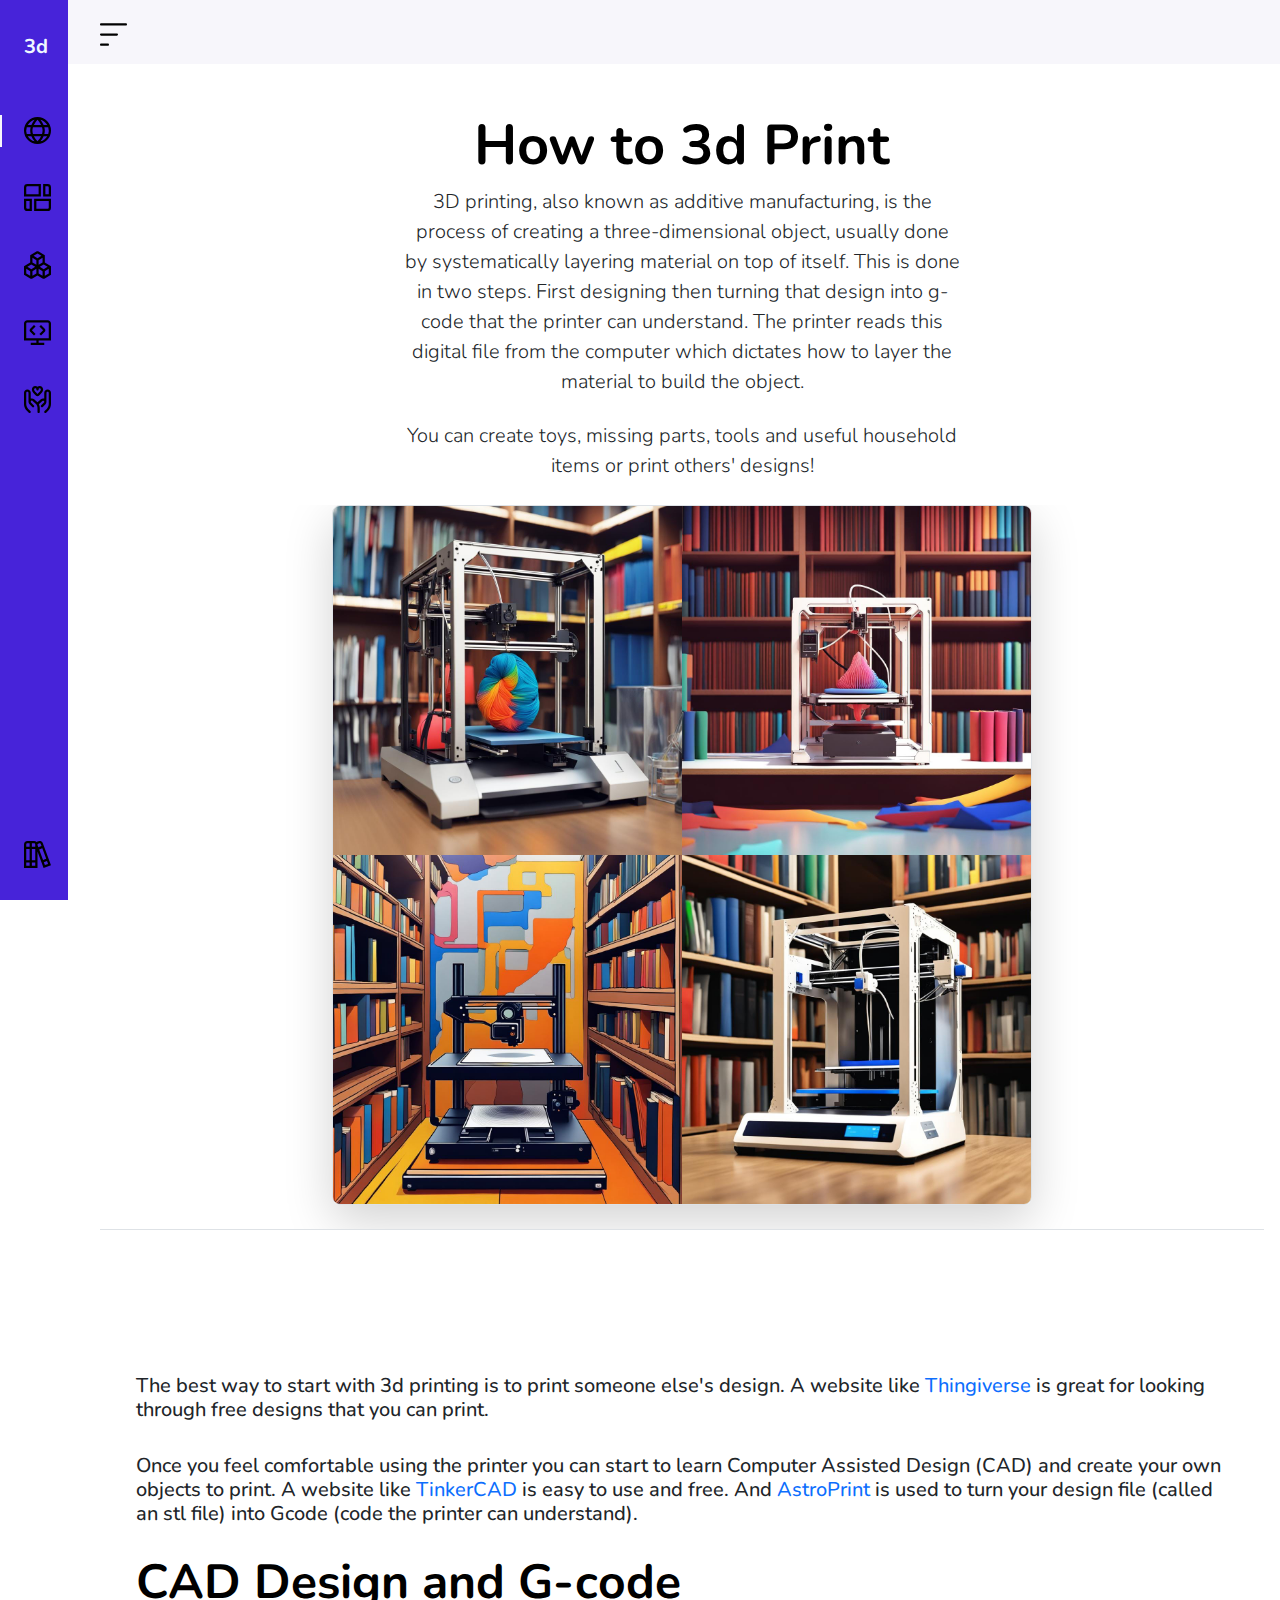
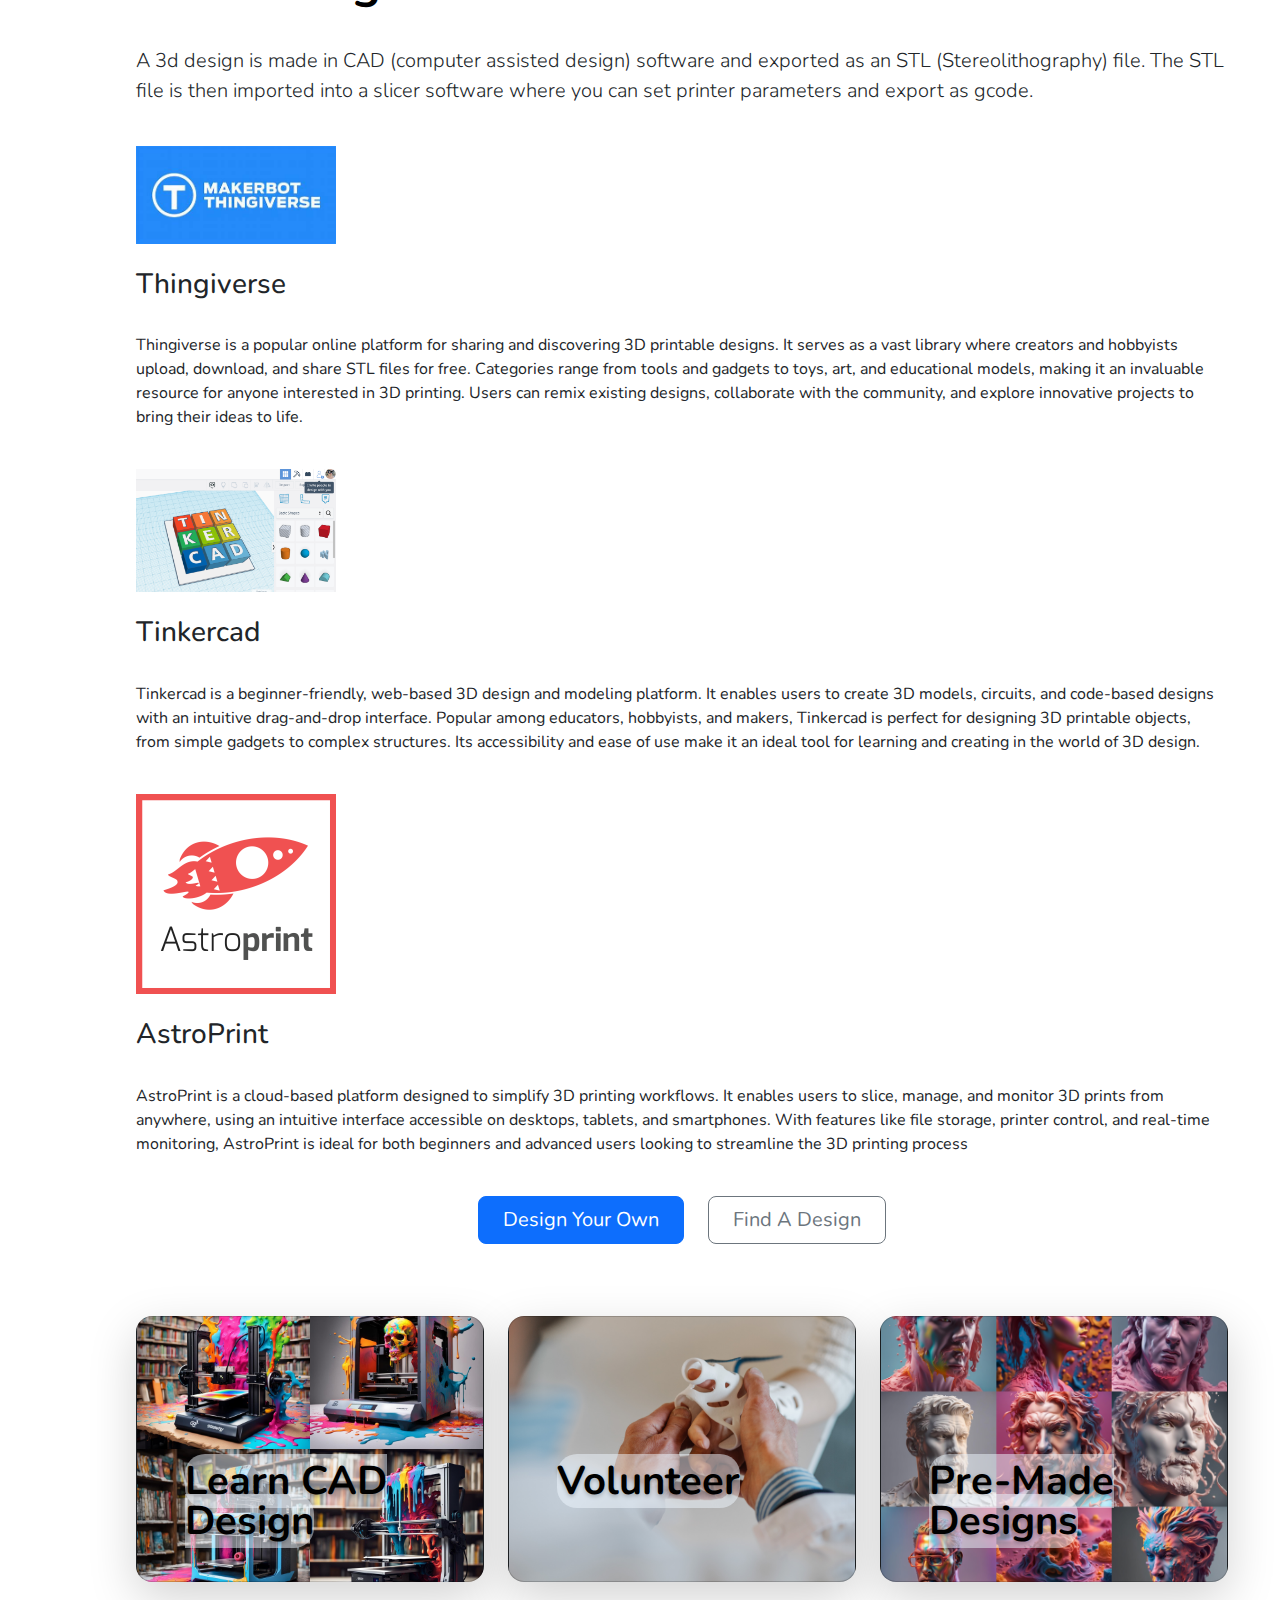
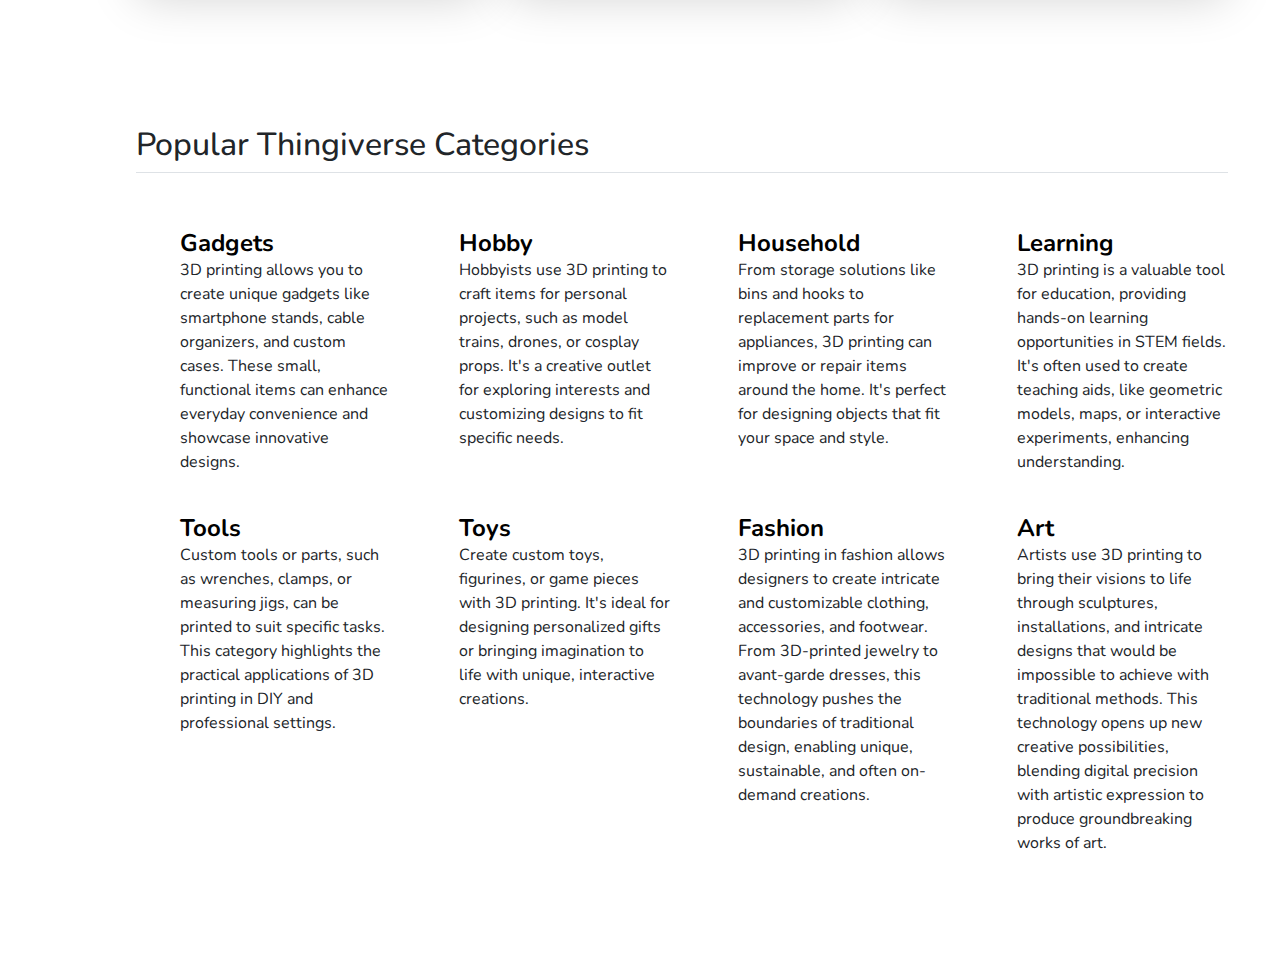
==== commit aa6f3fae: "troubleshooting added" ====
--- a/index.html
+++ b/index.html
@@ -48,6 +48,8 @@
   </div>
   <div class="container px-4 py-5" id="custom-cards">
     <div class="row g-4 py-5">
+      <h5>The best way to start with 3d printing is to print someone else's design. A website like <a href="https://www.thingiverse.com/">Thingiverse</a> is great for looking through free designs that you can print.</h5>
+      <h5>Once you feel comfortable using the printer you can start to learn Computer Assisted Design (CAD) and create your own objects to print. A website like <a href="https://www.tinkercad.com">TinkerCAD</a> is easy to use and free. And <a href="https://www.astroprint.com/">AstroPrint</a> is used to turn your design file (called an stl file) into Gcode (code the printer can understand).</h5>
       <h1 class="display-5 fw-bold text-body-emphasis lh-1 mb-3">CAD Design and G-code</h1>
       <p class="lead">A 3d design is made in CAD (computer assisted design) software and exported as an STL (Stereolithography) file. The STL file is then imported into a slicer software where you can set printer parameters and export as gcode.</p>
       <div>
@@ -72,14 +74,14 @@
       <div class="col">
         <div class="card card-cover h-100 overflow-hidden text-bg-dark rounded-4 shadow-lg" style="background-image: url('./assets/img/eqKaVb5Q2bWASVsXhz8B--grid.jpg');">
           <div class="d-flex flex-column h-100 p-5 pb-3 text-black text-shadow-1">
-            <a href="http://127.0.0.1:5500/assets/pages/CAD-Design.html"><h3 class="pt-5 mt-5 mb-4 display-6 lh-1 fw-bold"><span style="background-color: rgba(240, 248, 255, 0.5); border-radius: 20px; color: black;">Learn CAD Design</span></h3></a>
+            <a href="./assets/pages/CAD-Design.html"><h3 class="pt-5 mt-5 mb-4 display-6 lh-1 fw-bold"><span style="background-color: rgba(240, 248, 255, 0.5); border-radius: 20px; color: black;">Learn CAD Design</span></h3></a>
           </div>
         </div>
       </div>
       <div class="col">
         <div class="card card-cover h-100 overflow-hidden text-bg-dark rounded-4 shadow-lg" style="background-image: url('./assets/img/tom-claes-qCM9SDZqEHs-unsplash.jpg');">
           <div class="d-flex flex-column h-100 p-5 pb-3 text-black text-shadow-1">
-            <a href="http://127.0.0.1:5500/assets/pages/Volunteer.html"><h3 class="pt-5 mt-5 mb-4 display-6 lh-1 fw-bold"><span style="background-color: rgba(240, 248, 255, 0.5); border-radius: 20px;color: black;">Volunteer</span></h3></a>
+            <a href="./assets/pages/Volunteer.html"><h3 class="pt-5 mt-5 mb-4 display-6 lh-1 fw-bold"><span style="background-color: rgba(240, 248, 255, 0.5); border-radius: 20px;color: black;">Volunteer</span></h3></a>
           </div>
         </div>
       </div>
